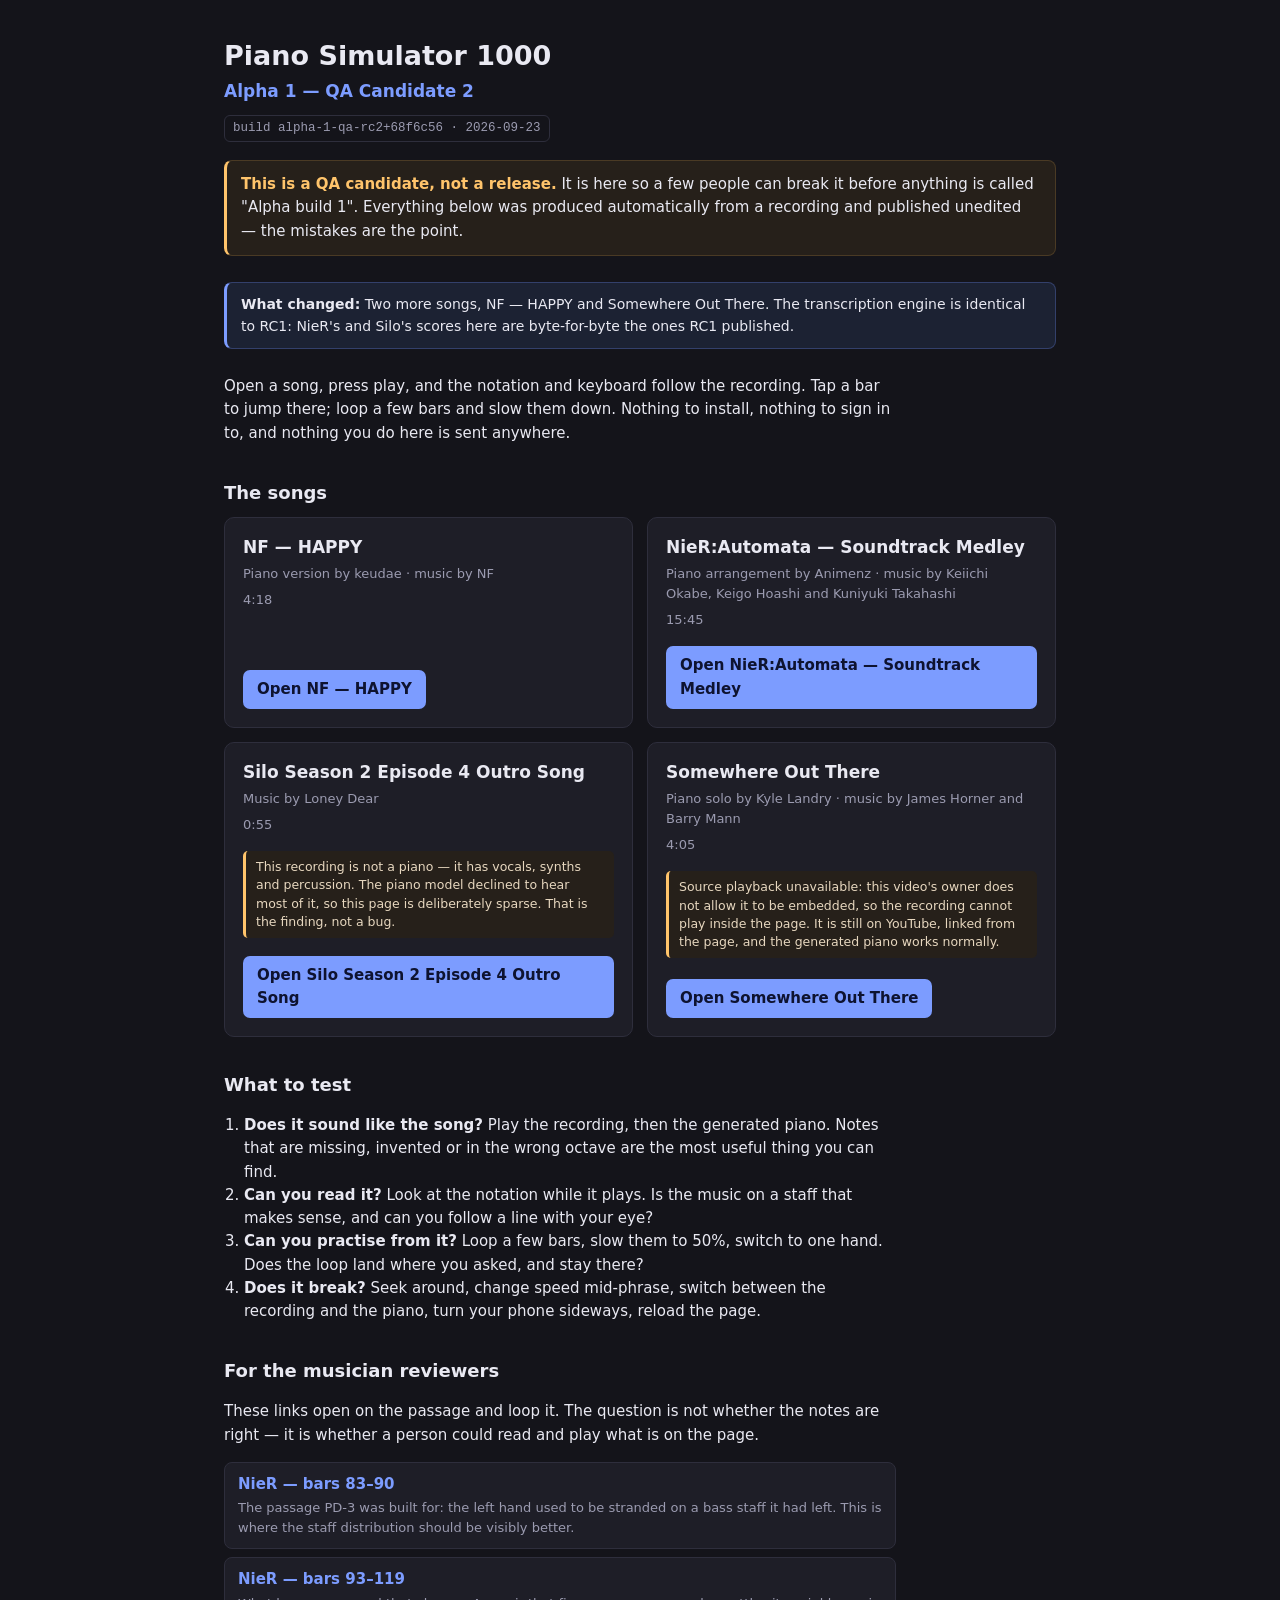
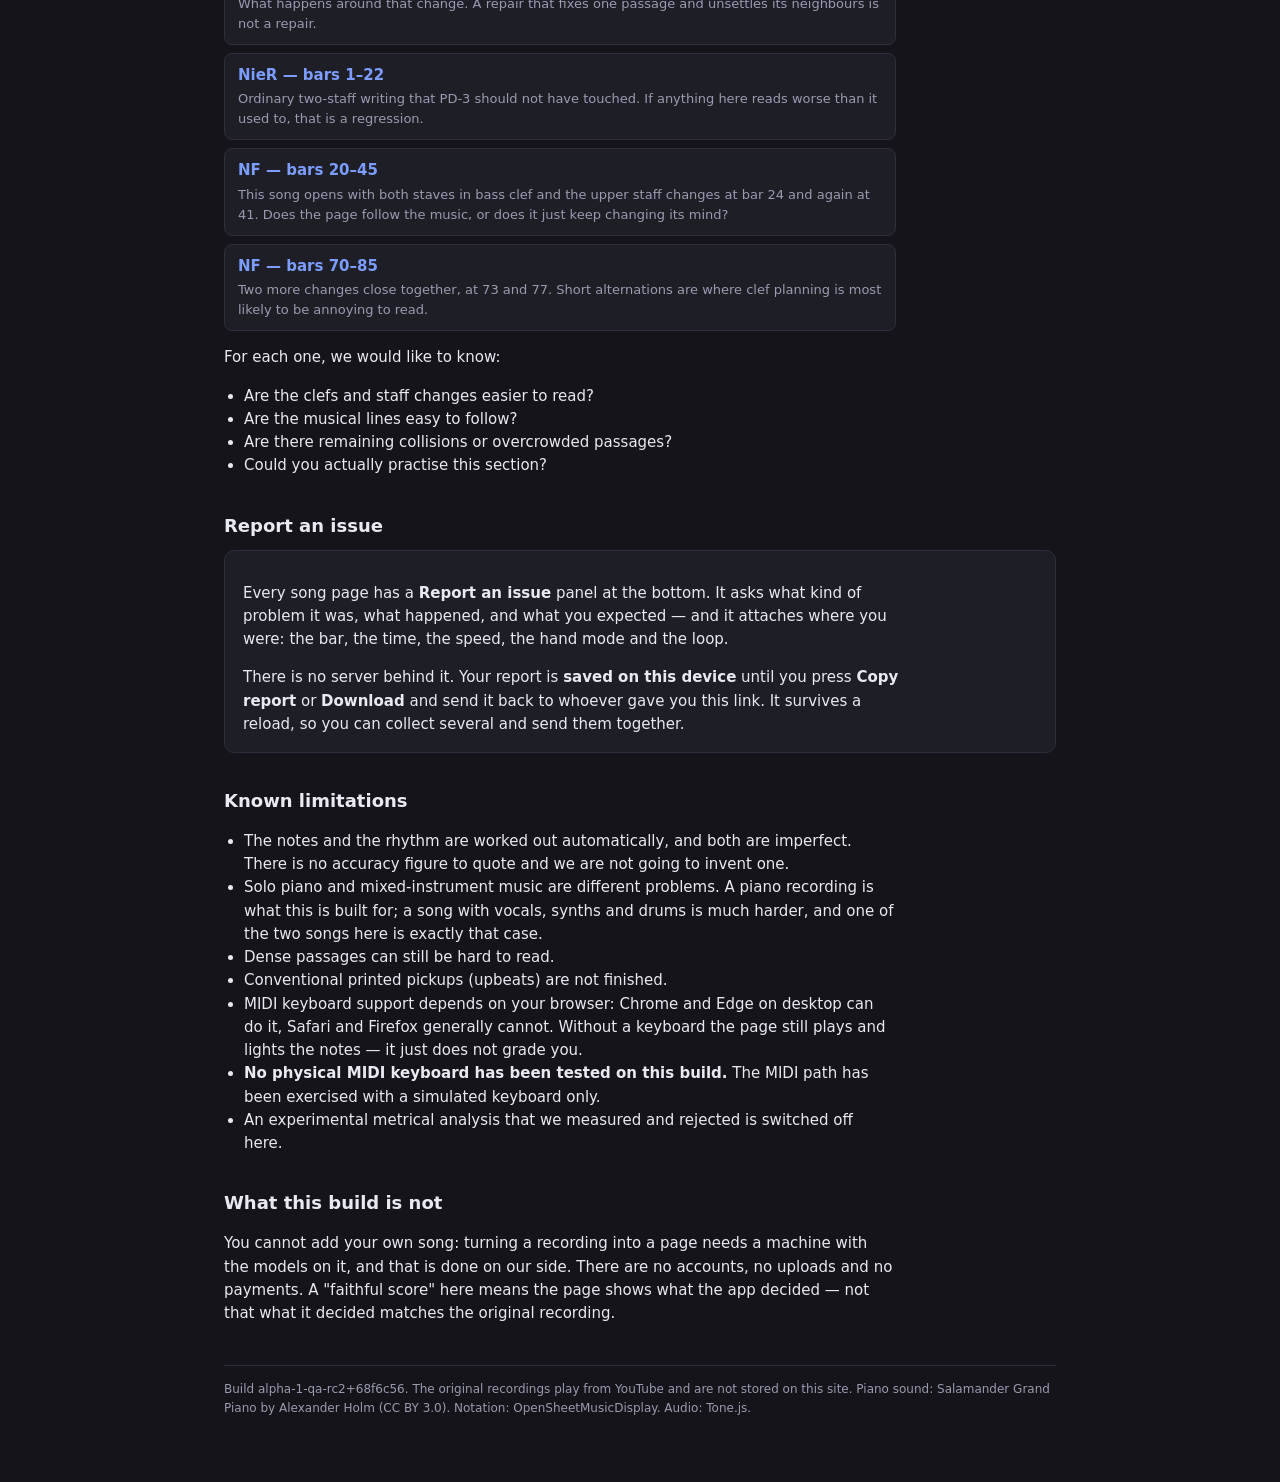
==== alpha-1-qa-rc2/index.html @ c1858cc8 "Alpha 1 — QA Candidate 2: four songs at their own address RC1 shipped two songs; the owner expected " ====
<!doctype html>
<html lang="en">
  <head>
    <meta charset="UTF-8" />
    <meta name="viewport" content="width=device-width, initial-scale=1.0" />
    <meta name="robots" content="noindex, nofollow" />
    <meta name="color-scheme" content="dark" />
    <title>Alpha 1 — QA Candidate 2 · Piano Simulator 1000</title>
    <link rel="icon" href="data:image/svg+xml,%3Csvg xmlns='http://www.w3.org/2000/svg' viewBox='0 0 32 32'%3E%3Crect width='32' height='32' rx='6' fill='%2314141a'/%3E%3Crect x='4' y='6' width='7' height='20' rx='1.5' fill='%23fbfbfd'/%3E%3Crect x='12.5' y='6' width='7' height='20' rx='1.5' fill='%23ffc46b'/%3E%3Crect x='21' y='6' width='7' height='20' rx='1.5' fill='%23fbfbfd'/%3E%3Crect x='9' y='6' width='5' height='12' rx='1' fill='%231d1d22'/%3E%3Crect x='18' y='6' width='5' height='12' rx='1' fill='%231d1d22'/%3E%3C/svg%3E" />
    <style>
      :root {
        --bg: #14141a;
        --panel: #1e1e27;
        --border: #2e2e3c;
        --text: #e9e9f2;
        --muted: #9b9bb0;
        --accent: #7c9cff;
        --warn: #ffc46b;
      }
      * {
        box-sizing: border-box;
      }
      body {
        margin: 0;
        min-height: 100vh;
        background: var(--bg);
        color: var(--text);
        font: 15px/1.55 system-ui, -apple-system, "Segoe UI", sans-serif;
      }
      main {
        max-width: 54rem;
        margin: 0 auto;
        padding: 40px 16px 64px;
      }
      h1 {
        font-size: 27px;
        line-height: 1.2;
        margin: 0 0 6px;
        text-wrap: balance;
      }
      h2 {
        font-size: 18px;
        margin: 34px 0 10px;
      }
      h3 {
        font-size: 17px;
        line-height: 1.3;
        margin: 0;
        overflow-wrap: anywhere;
      }
      p {
        max-width: 42rem;
      }
      .sub {
        font-size: 17px;
        color: var(--accent);
        font-weight: 600;
        margin: 0 0 10px;
      }
      .build {
        display: inline-block;
        font-family: ui-monospace, SFMono-Regular, Menlo, monospace;
        font-size: 12.5px;
        color: var(--muted);
        border: 1px solid var(--border);
        border-radius: 6px;
        padding: 3px 8px;
        margin: 0 0 18px;
      }
      .notice {
        background: #26201a;
        border: 1px solid #4a3a24;
        border-left: 3px solid var(--warn);
        border-radius: 8px;
        padding: 12px 14px;
        margin: 0 0 26px;
        max-width: none;
      }
      .notice strong {
        color: var(--warn);
      }
      ul.songs {
        list-style: none;
        margin: 0;
        padding: 0;
        display: grid;
        grid-template-columns: repeat(auto-fill, minmax(min(100%, 17rem), 1fr));
        gap: 14px;
      }
      .card {
        display: flex;
        flex-direction: column;
        gap: 6px;
        background: var(--panel);
        border: 1px solid var(--border);
        border-radius: 10px;
        padding: 18px;
        min-width: 0;
      }
      .credit {
        color: var(--muted);
        font-size: 13px;
        margin: 0;
      }
      .duration {
        color: var(--muted);
        font-size: 13px;
        font-variant-numeric: tabular-nums;
        margin: 0 0 10px;
      }
      .open {
        margin-top: auto;
        align-self: flex-start;
        background: var(--accent);
        color: #0e1330;
        font-weight: 600;
        text-decoration: none;
        border-radius: 7px;
        padding: 8px 14px;
      }
      .open:hover {
        filter: brightness(1.08);
      }
      .open:focus-visible,
      a:focus-visible {
        outline: 2px solid var(--text);
        outline-offset: 2px;
      }
      ol,
      ul.plain {
        padding-left: 20px;
        max-width: 42rem;
      }
      ul.targets {
        list-style: none;
        padding: 0;
        margin: 0;
        display: grid;
        gap: 8px;
        max-width: 42rem;
      }
      ul.targets li {
        background: var(--panel);
        border: 1px solid var(--border);
        border-radius: 8px;
        padding: 10px 13px;
      }
      ul.targets a {
        color: var(--accent);
        font-weight: 600;
        text-decoration: none;
      }
      ul.targets a:hover {
        text-decoration: underline;
      }
      .whats-new {
        background: #1c2233;
        border: 1px solid #33406b;
        border-left: 3px solid var(--accent);
        border-radius: 8px;
        padding: 11px 14px;
        margin: 0 0 26px;
        max-width: none;
        font-size: 14px;
      }
      .song-note {
        background: #26201a;
        border-left: 3px solid var(--warn);
        border-radius: 5px;
        padding: 7px 10px;
        margin: 0 0 12px;
        color: #e7d7bf;
        font-size: 12.5px;
        line-height: 1.45;
      }
      .why {
        display: block;
        color: var(--muted);
        font-size: 13px;
        margin-top: 2px;
      }
      .report {
        background: var(--panel);
        border: 1px solid var(--border);
        border-radius: 10px;
        padding: 16px 18px;
        max-width: none;
      }
      .report p:last-child {
        margin-bottom: 0;
      }
      code {
        font-family: ui-monospace, SFMono-Regular, Menlo, monospace;
        font-size: 0.92em;
        background: #15151d;
        border: 1px solid var(--border);
        border-radius: 4px;
        padding: 1px 5px;
      }
      footer {
        margin-top: 40px;
        color: var(--muted);
        font-size: 12px;
        border-top: 1px solid var(--border);
        padding-top: 14px;
      }
    </style>
  </head>
  <body>
    <main>
      <h1>Piano Simulator 1000</h1>
      <p class="sub">Alpha 1 — QA Candidate 2</p>
      <p class="build">build alpha-1-qa-rc2+68f6c56 · 2026-09-23</p>

      <p class="notice">
        <strong>This is a QA candidate, not a release.</strong> It is here so a few people can
        break it before anything is called "Alpha build 1". Everything below was produced
        automatically from a recording and published unedited — the mistakes are the point.
      </p>
      <p class="whats-new"><strong>What changed:</strong> Two more songs, NF — HAPPY and Somewhere Out There. The transcription engine is identical to RC1: NieR&#39;s and Silo&#39;s scores here are byte-for-byte the ones RC1 published.</p>


      <p>
        Open a song, press play, and the notation and keyboard follow the recording. Tap a bar to
        jump there; loop a few bars and slow them down. Nothing to install, nothing to sign in to,
        and nothing you do here is sent anywhere.
      </p>

      <h2>The songs</h2>
      <ul class="songs">
      <li class="card">
        <h3>NF — HAPPY</h3>
        <p class="credit">Piano version by keudae · music by NF</p>
        <p class="duration">4:18</p>
        <a class="open" href="./nf-happy/">Open NF — HAPPY</a>
      </li>
      <li class="card">
        <h3>NieR:Automata — Soundtrack Medley</h3>
        <p class="credit">Piano arrangement by Animenz · music by Keiichi Okabe, Keigo Hoashi and Kuniyuki Takahashi</p>
        <p class="duration">15:45</p>
        <a class="open" href="./nier-automata-medley/">Open NieR:Automata — Soundtrack Medley</a>
      </li>
      <li class="card">
        <h3>Silo Season 2 Episode 4 Outro Song</h3>
        <p class="credit">Music by Loney Dear</p>
        <p class="duration">0:55</p>
        <p class="song-note">This recording is not a piano — it has vocals, synths and percussion. The piano model declined to hear most of it, so this page is deliberately sparse. That is the finding, not a bug.</p>
        <a class="open" href="./silo-s2e4-outro/">Open Silo Season 2 Episode 4 Outro Song</a>
      </li>
      <li class="card">
        <h3>Somewhere Out There</h3>
        <p class="credit">Piano solo by Kyle Landry · music by James Horner and Barry Mann</p>
        <p class="duration">4:05</p>
        <p class="song-note">Source playback unavailable: this video&#39;s owner does not allow it to be embedded, so the recording cannot play inside the page. It is still on YouTube, linked from the page, and the generated piano works normally.</p>
        <a class="open" href="./somewhere-out-there/">Open Somewhere Out There</a>
      </li>
      </ul>

      <h2>What to test</h2>
      <ol>
        <li><strong>Does it sound like the song?</strong> Play the recording, then the generated
          piano. Notes that are missing, invented or in the wrong octave are the most useful thing
          you can find.</li>
        <li><strong>Can you read it?</strong> Look at the notation while it plays. Is the music on
          a staff that makes sense, and can you follow a line with your eye?</li>
        <li><strong>Can you practise from it?</strong> Loop a few bars, slow them to 50%, switch to
          one hand. Does the loop land where you asked, and stay there?</li>
        <li><strong>Does it break?</strong> Seek around, change speed mid-phrase, switch between
          the recording and the piano, turn your phone sideways, reload the page.</li>
      </ol>

      <h2>For the musician reviewers</h2>
      <p>
        These links open on the passage and loop it. The question is not whether the notes are
        right — it is whether a person could read and play what is on the page.
      </p>
      <ul class="targets">
        <li>
          <a href="./nier-automata-medley/?bars=83-90">NieR — bars 83–90</a>
          <span class="why">The passage PD-3 was built for: the left hand used to be stranded on a bass staff it had left. This is where the staff distribution should be visibly better.</span>
        </li>
        <li>
          <a href="./nier-automata-medley/?bars=93-119">NieR — bars 93–119</a>
          <span class="why">What happens around that change. A repair that fixes one passage and unsettles its neighbours is not a repair.</span>
        </li>
        <li>
          <a href="./nier-automata-medley/?bars=1-22">NieR — bars 1–22</a>
          <span class="why">Ordinary two-staff writing that PD-3 should not have touched. If anything here reads worse than it used to, that is a regression.</span>
        </li>
        <li>
          <a href="./nf-happy/?bars=20-45">NF — bars 20–45</a>
          <span class="why">This song opens with both staves in bass clef and the upper staff changes at bar 24 and again at 41. Does the page follow the music, or does it just keep changing its mind?</span>
        </li>
        <li>
          <a href="./nf-happy/?bars=70-85">NF — bars 70–85</a>
          <span class="why">Two more changes close together, at 73 and 77. Short alternations are where clef planning is most likely to be annoying to read.</span>
        </li>
      </ul>
      <p>For each one, we would like to know:</p>
      <ul class="plain">
        <li>Are the clefs and staff changes easier to read?</li>
        <li>Are the musical lines easy to follow?</li>
        <li>Are there remaining collisions or overcrowded passages?</li>
        <li>Could you actually practise this section?</li>
      </ul>

      <h2>Report an issue</h2>
      <div class="report">
        <p>
          Every song page has a <strong>Report an issue</strong> panel at the bottom. It asks what
          kind of problem it was, what happened, and what you expected — and it attaches where you
          were: the bar, the time, the speed, the hand mode and the loop.
        </p>
        <p>
          There is no server behind it. Your report is <strong>saved on this device</strong> until
          you press <strong>Copy report</strong> or <strong>Download</strong> and send it back to
          whoever gave you this link. It survives a reload, so you can collect several and send
          them together.
        </p>
      </div>

      <h2>Known limitations</h2>
      <ul class="plain">
        <li>The notes and the rhythm are worked out automatically, and both are imperfect. There
          is no accuracy figure to quote and we are not going to invent one.</li>
        <li>Solo piano and mixed-instrument music are different problems. A piano recording is
          what this is built for; a song with vocals, synths and drums is much harder, and one of
          the two songs here is exactly that case.</li>
        <li>Dense passages can still be hard to read.</li>
        <li>Conventional printed pickups (upbeats) are not finished.</li>
        <li>MIDI keyboard support depends on your browser: Chrome and Edge on desktop can do it,
          Safari and Firefox generally cannot. Without a keyboard the page still plays and lights
          the notes — it just does not grade you.</li>
        <li><strong>No physical MIDI keyboard has been tested on this build.</strong> The MIDI path
          has been exercised with a simulated keyboard only.</li>
        <li>An experimental metrical analysis that we measured and rejected is switched off here.</li>
      </ul>

      <h2>What this build is not</h2>
      <p>
        You cannot add your own song: turning a recording into a page needs a machine with the
        models on it, and that is done on our side. There are no accounts, no uploads and no
        payments. A "faithful score" here means the page shows what the app decided — not that
        what it decided matches the original recording.
      </p>

      <footer>
        Build alpha-1-qa-rc2+68f6c56. The original recordings play from YouTube and are not
        stored on this site. Piano sound: Salamander Grand Piano by Alexander Holm (CC BY 3.0).
        Notation: OpenSheetMusicDisplay. Audio: Tone.js.
      </footer>
    </main>
  </body>
</html>
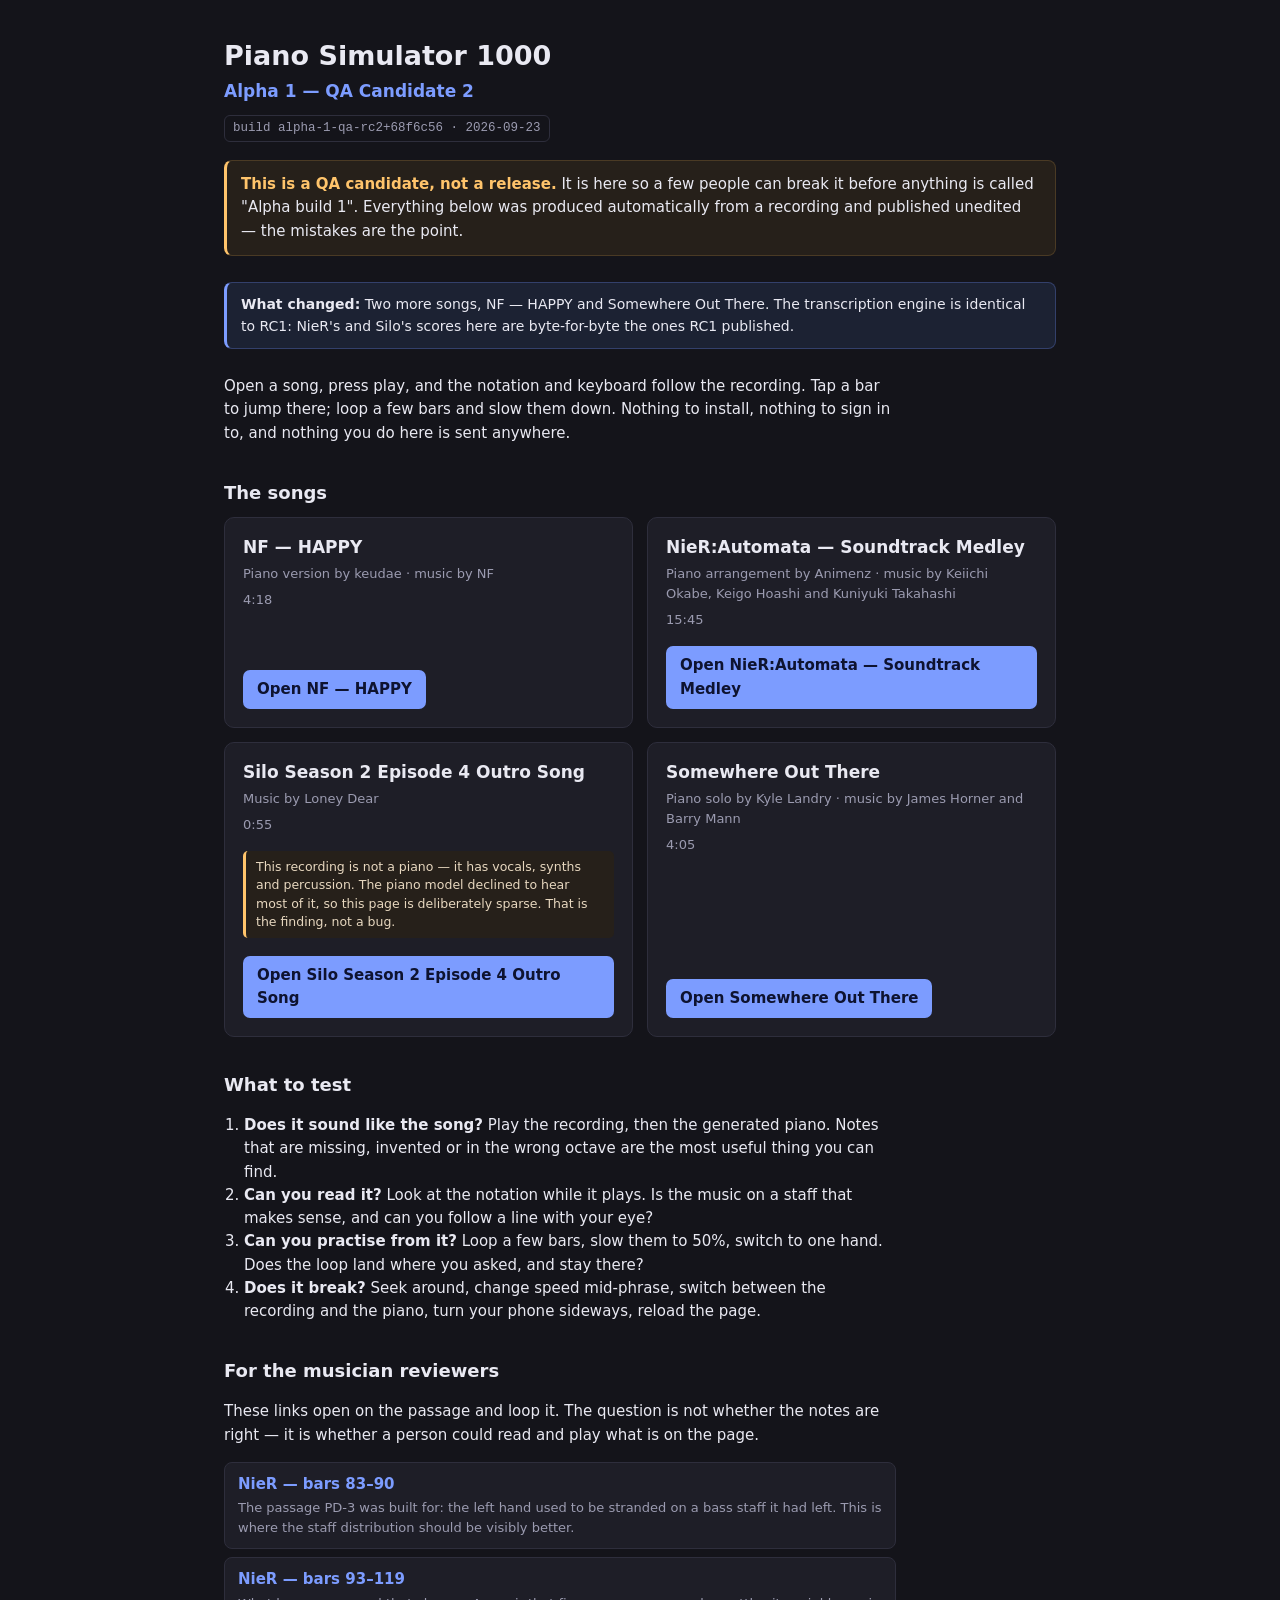
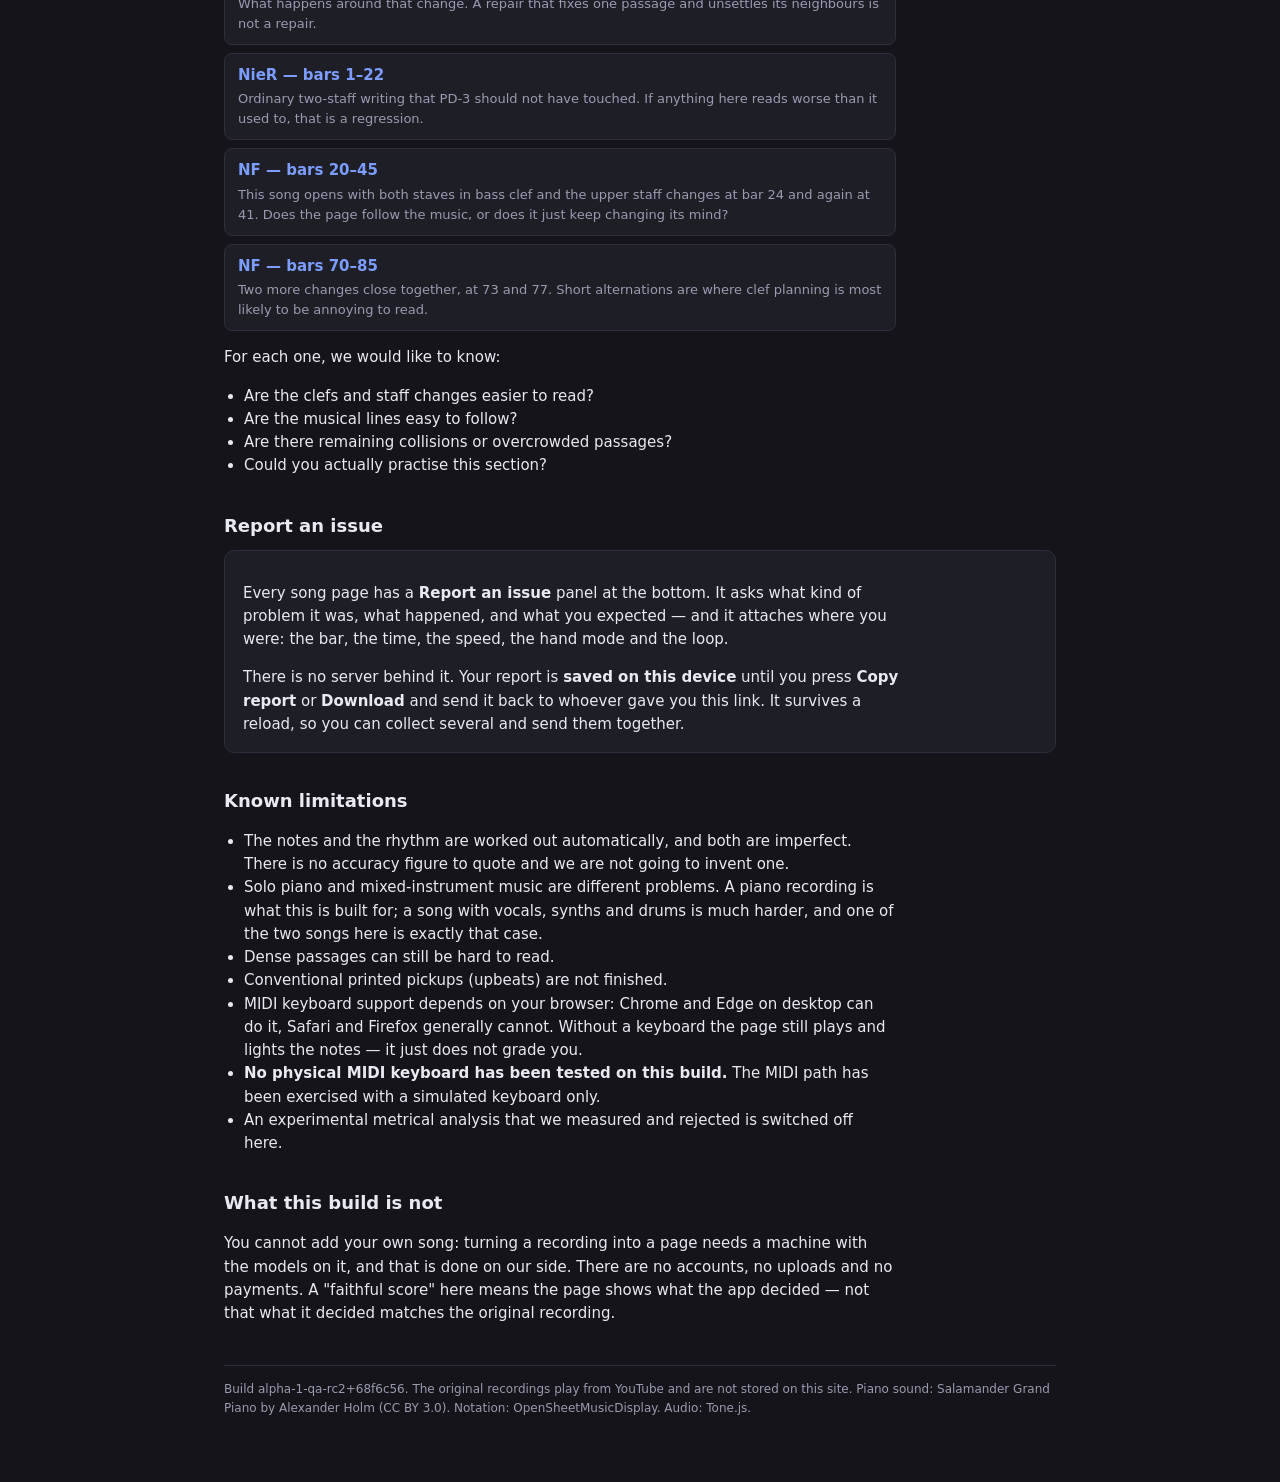
==== commit e664eb11: "Somewhere Out There does embed after all The embed failed on 127.0.0.1 and I labelled the page "Sour" ====
--- a/alpha-1-qa-rc2/index.html
+++ b/alpha-1-qa-rc2/index.html
@@ -251,7 +251,6 @@
         <h3>Somewhere Out There</h3>
         <p class="credit">Piano solo by Kyle Landry · music by James Horner and Barry Mann</p>
         <p class="duration">4:05</p>
-        <p class="song-note">Source playback unavailable: this video&#39;s owner does not allow it to be embedded, so the recording cannot play inside the page. It is still on YouTube, linked from the page, and the generated piano works normally.</p>
         <a class="open" href="./somewhere-out-there/">Open Somewhere Out There</a>
       </li>
       </ul>
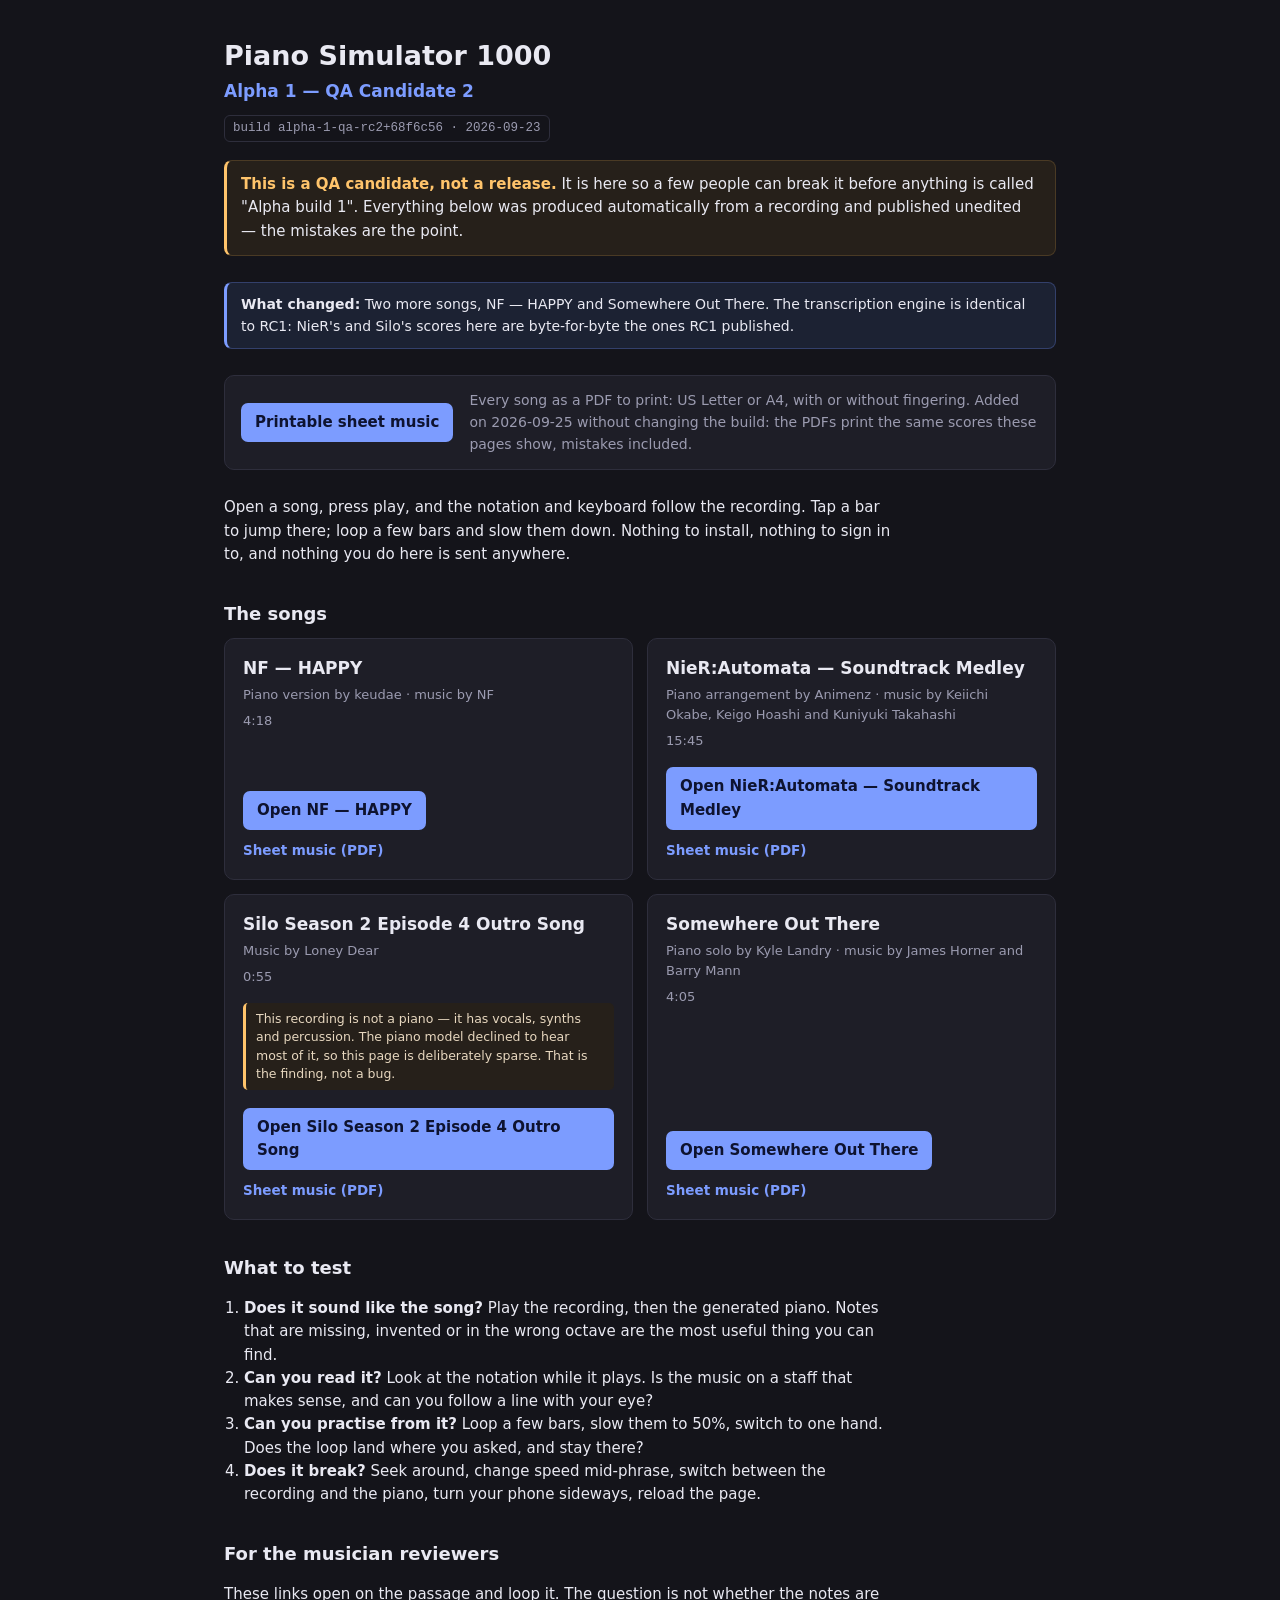
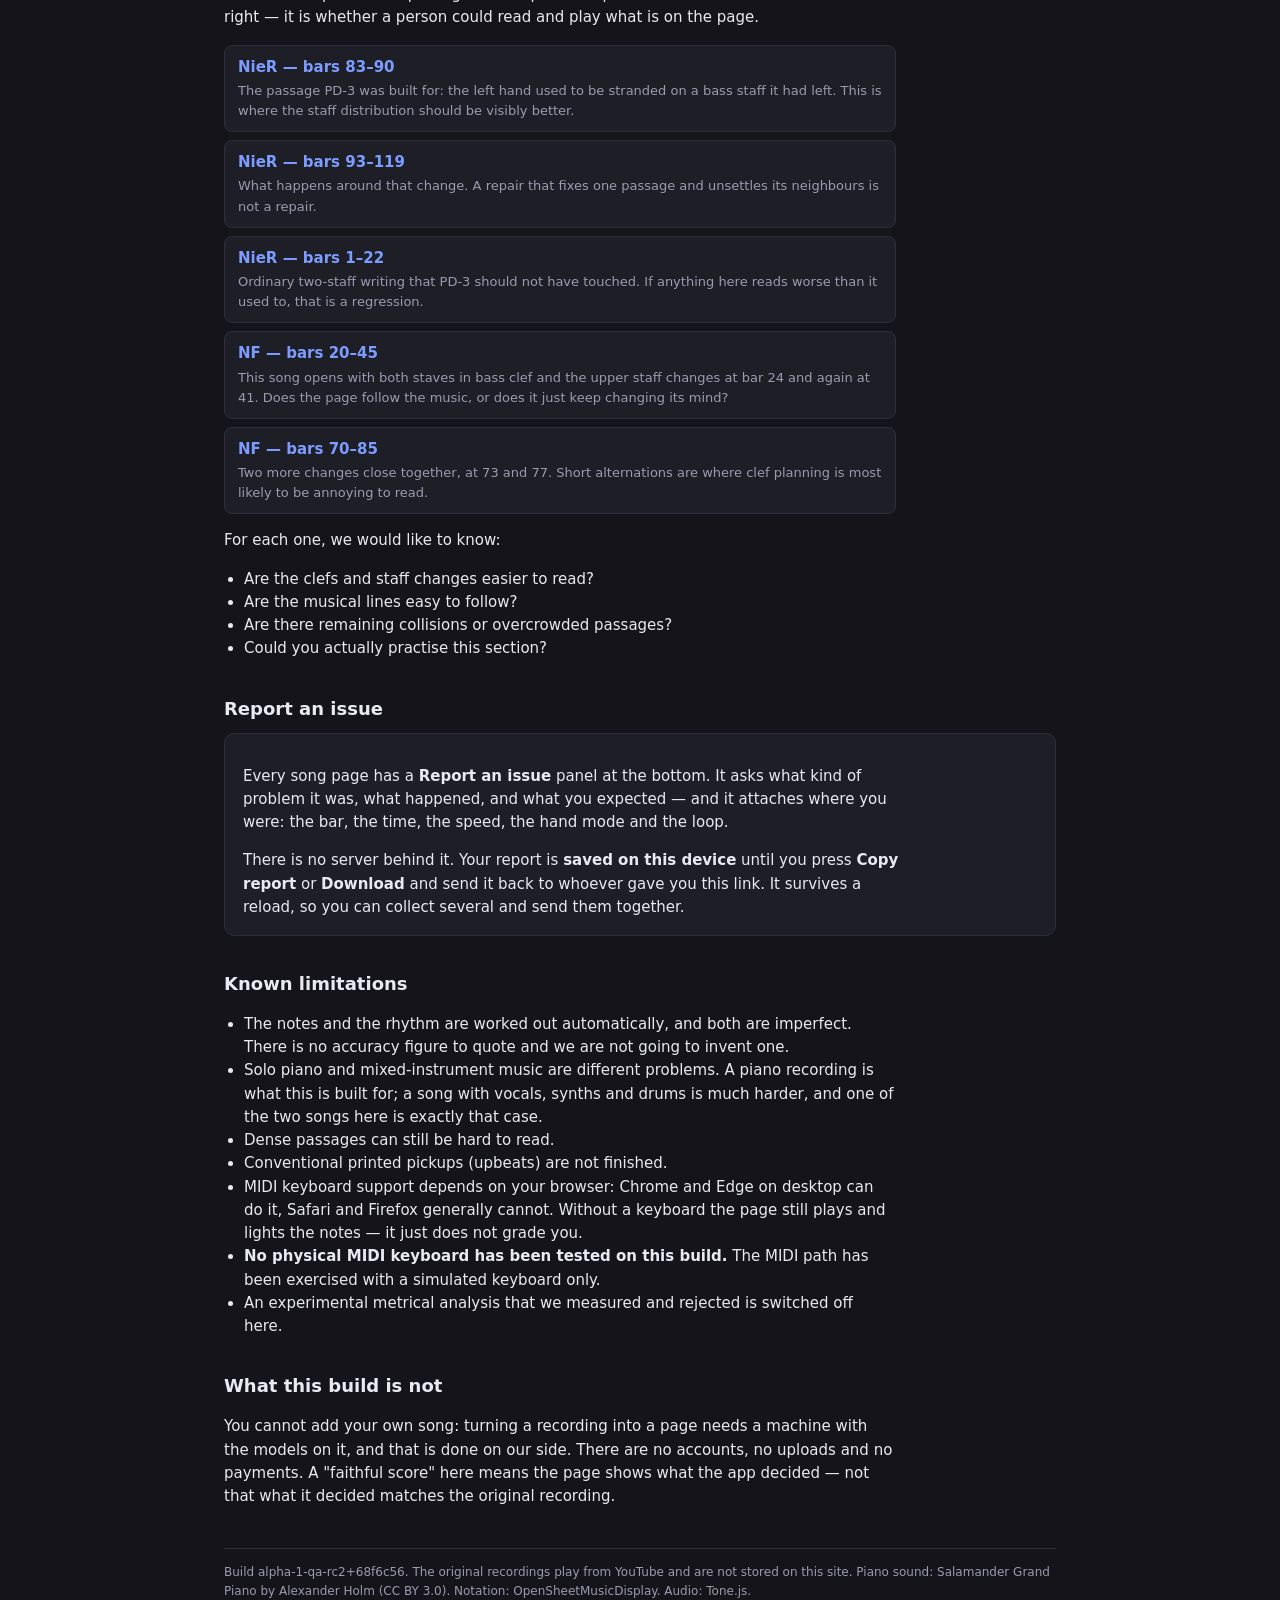
==== commit a30e78ac: "Alpha 1 — QA Candidate 2: printable sheet music A tester asked for paper. Every RC2 song can now be " ====
--- a/alpha-1-qa-rc2/index.html
+++ b/alpha-1-qa-rc2/index.html
@@ -204,6 +204,46 @@
         border-top: 1px solid var(--border);
         padding-top: 14px;
       }
+      .sheets {
+        display: flex;
+        flex-wrap: wrap;
+        align-items: center;
+        gap: 10px 16px;
+        background: var(--panel);
+        border: 1px solid var(--border);
+        border-radius: 10px;
+        padding: 14px 16px;
+        margin: 0 0 26px;
+        max-width: none;
+      }
+      .sheets p {
+        flex: 1 1 18rem;
+        margin: 0;
+        color: var(--muted);
+        font-size: 14px;
+      }
+      .sheets-link {
+        background: var(--accent);
+        color: #0e1330;
+        font-weight: 600;
+        text-decoration: none;
+        border-radius: 7px;
+        padding: 8px 14px;
+      }
+      .sheets-link:hover {
+        filter: brightness(1.08);
+      }
+      .card .sheet {
+        align-self: flex-start;
+        color: var(--accent);
+        font-size: 13.5px;
+        font-weight: 600;
+        text-decoration: none;
+        padding-top: 4px;
+      }
+      .card .sheet:hover {
+        text-decoration: underline;
+      }
     </style>
   </head>
   <body>
@@ -218,6 +258,14 @@
         automatically from a recording and published unedited — the mistakes are the point.
       </p>
       <p class="whats-new"><strong>What changed:</strong> Two more songs, NF — HAPPY and Somewhere Out There. The transcription engine is identical to RC1: NieR&#39;s and Silo&#39;s scores here are byte-for-byte the ones RC1 published.</p>
+      <div class="sheets">
+        <a class="sheets-link" href="./sheet-music/">Printable sheet music</a>
+        <p>
+          Every song as a PDF to print: US Letter or A4, with or without fingering. Added on
+          2026-09-25 without changing the build: the PDFs print the same scores these
+          pages show, mistakes included.
+        </p>
+      </div>
 
 
       <p>
@@ -233,12 +281,14 @@
         <p class="credit">Piano version by keudae · music by NF</p>
         <p class="duration">4:18</p>
         <a class="open" href="./nf-happy/">Open NF — HAPPY</a>
+        <a class="sheet" href="./sheet-music/#nf-happy">Sheet music (PDF)</a>
       </li>
       <li class="card">
         <h3>NieR:Automata — Soundtrack Medley</h3>
         <p class="credit">Piano arrangement by Animenz · music by Keiichi Okabe, Keigo Hoashi and Kuniyuki Takahashi</p>
         <p class="duration">15:45</p>
         <a class="open" href="./nier-automata-medley/">Open NieR:Automata — Soundtrack Medley</a>
+        <a class="sheet" href="./sheet-music/#nier-automata-medley">Sheet music (PDF)</a>
       </li>
       <li class="card">
         <h3>Silo Season 2 Episode 4 Outro Song</h3>
@@ -246,12 +296,14 @@
         <p class="duration">0:55</p>
         <p class="song-note">This recording is not a piano — it has vocals, synths and percussion. The piano model declined to hear most of it, so this page is deliberately sparse. That is the finding, not a bug.</p>
         <a class="open" href="./silo-s2e4-outro/">Open Silo Season 2 Episode 4 Outro Song</a>
+        <a class="sheet" href="./sheet-music/#silo-s2e4-outro">Sheet music (PDF)</a>
       </li>
       <li class="card">
         <h3>Somewhere Out There</h3>
         <p class="credit">Piano solo by Kyle Landry · music by James Horner and Barry Mann</p>
         <p class="duration">4:05</p>
         <a class="open" href="./somewhere-out-there/">Open Somewhere Out There</a>
+        <a class="sheet" href="./sheet-music/#somewhere-out-there">Sheet music (PDF)</a>
       </li>
       </ul>
 
